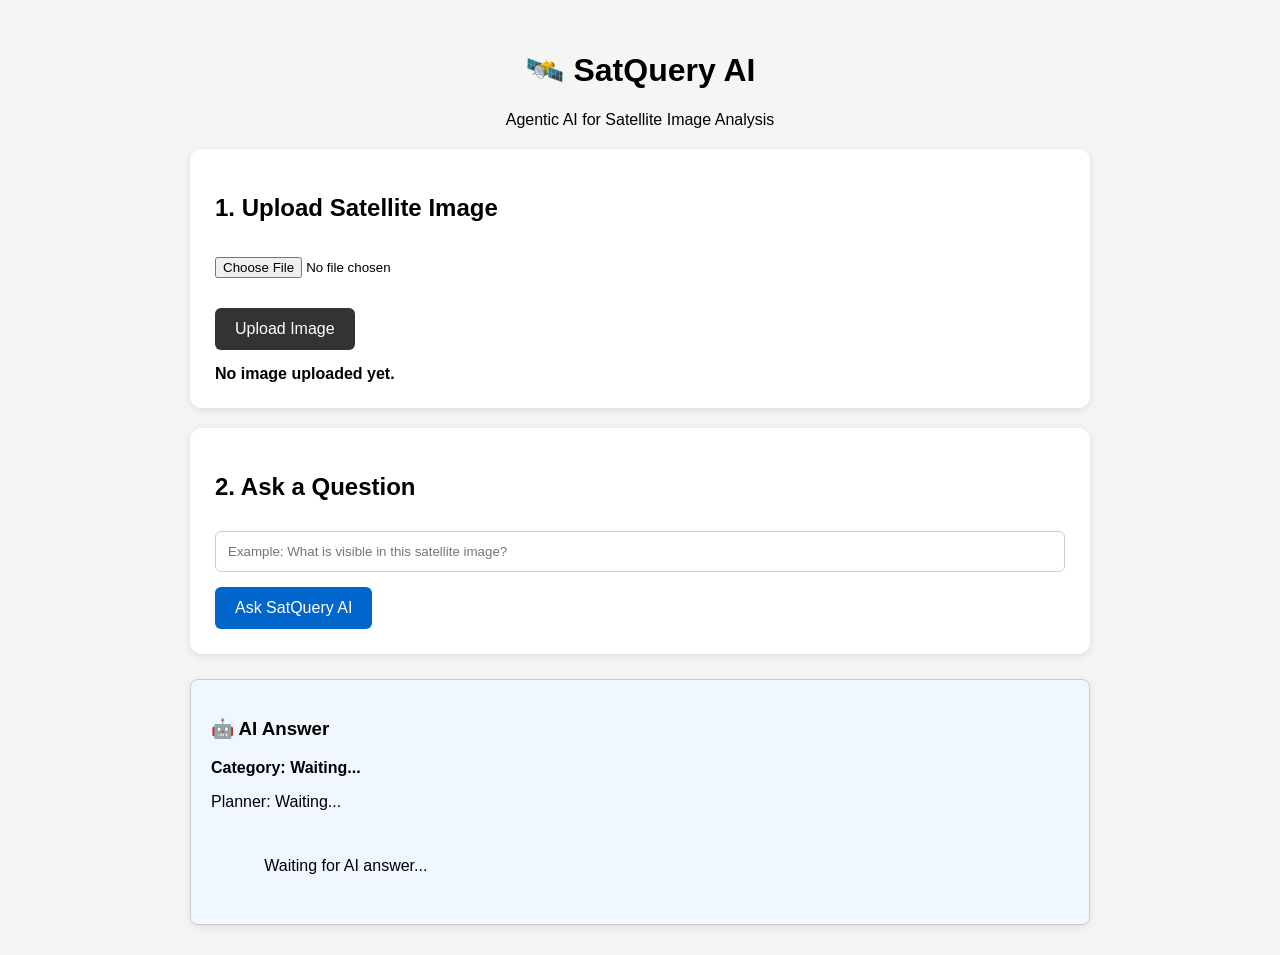
==== frontend/index.html @ d5f9e531 "Initial SatQuery AI project" ====
<!DOCTYPE html>
<html lang="en">

<head>
    <meta charset="UTF-8">

    <meta name="viewport" content="width=device-width, initial-scale=1.0">

    <title>SatQuery AI</title>

    <style>
        body {
            font-family: Arial, sans-serif;
            max-width: 900px;
            margin: 0 auto;
            padding: 30px;
            background: #f5f5f5;
        }

        h1 {
            text-align: center;
        }

        .container {
            background: white;
            padding: 25px;
            border-radius: 12px;
            box-shadow: 0 2px 10px rgba(0, 0, 0, 0.1);
            margin-top: 20px;
        }

        input[type="file"] {
            margin: 15px 0;
        }

        input[type="text"] {
            width: 100%;
            padding: 12px;
            margin-top: 10px;
            box-sizing: border-box;
            border: 1px solid #ccc;
            border-radius: 6px;
        }

        button {
            padding: 12px 20px;
            margin-top: 15px;
            border: none;
            border-radius: 6px;
            cursor: pointer;
            font-size: 16px;
        }

        #uploadButton {
            background: #333;
            color: white;
        }

        #askButton {
            background: #0066cc;
            color: white;
        }

        button:disabled {
            background: #999;
            cursor: not-allowed;
        }

        #preview {
            max-width: 100%;
            max-height: 400px;
            margin-top: 20px;
            border-radius: 8px;
            display: none;
        }

        #uploadStatus {
            margin-top: 15px;
            font-weight: bold;
        }

        #answerBox {
            margin-top: 25px;
            padding: 20px;
            background: #f0f7ff;
            border-radius: 8px;
            border: 1px solid #ccc;
        }

        #answer {
            margin-top: 15px;
            line-height: 1.6;
            white-space: pre-wrap;
        }

        #category {
            font-weight: bold;
        }

        .error {
            color: red;
        }

        .success {
            color: green;
        }
    </style>
</head>


<body>

    <h1>🛰️ SatQuery AI</h1>

    <p style="text-align:center;">
        Agentic AI for Satellite Image Analysis
    </p>


    <!-- ================================= -->
    <!-- UPLOAD SECTION -->
    <!-- ================================= -->

    <div class="container">

        <h2>1. Upload Satellite Image</h2>

        <input
            type="file"
            id="imageInput"
            accept="image/*"
        >

        <br>

        <button id="uploadButton">
            Upload Image
        </button>

        <div id="uploadStatus">
            No image uploaded yet.
        </div>

        <img
            id="preview"
            alt="Satellite Image Preview"
        >

    </div>


    <!-- ================================= -->
    <!-- QUESTION SECTION -->
    <!-- ================================= -->

    <div class="container">

        <h2>2. Ask a Question</h2>

        <input
            type="text"
            id="questionInput"
            placeholder="Example: What is visible in this satellite image?"
        >

        <button
            id="askButton"
            disabled
        >
            Ask SatQuery AI
        </button>

    </div>


    <!-- ================================= -->
    <!-- AI ANSWER SECTION -->
    <!-- ================================= -->

    <div
        class="container"
        id="answerBox"
    >

        <h3>🤖 AI Answer</h3>

        <p id="category">
            Category: Waiting...
        </p>

        <p id="plannerReason">
            Planner: Waiting...
        </p>

        <div id="answer">
            Waiting for AI answer...
        </div>

    </div>


    <!-- ================================= -->
    <!-- JAVASCRIPT -->
    <!-- ================================= -->

    <script>

        let uploadedFilename = null;


        // =================================
        // ELEMENTS
        // =================================

        const imageInput =
            document.getElementById("imageInput");

        const uploadButton =
            document.getElementById("uploadButton");

        const uploadStatus =
            document.getElementById("uploadStatus");

        const preview =
            document.getElementById("preview");

        const questionInput =
            document.getElementById("questionInput");

        const askButton =
            document.getElementById("askButton");

        const category =
            document.getElementById("category");

        const plannerReason =
            document.getElementById("plannerReason");

        const answer =
            document.getElementById("answer");


        // =================================
        // IMAGE PREVIEW
        // =================================

        imageInput.addEventListener(
            "change",
            function () {

                const file = imageInput.files[0];

                if (!file) {
                    return;
                }

                const imageURL =
                    URL.createObjectURL(file);

                preview.src = imageURL;

                preview.style.display = "block";

                uploadStatus.innerText =
                    "Image selected: " + file.name;

            }
        );


        // =================================
        // UPLOAD IMAGE
        // =================================

        uploadButton.addEventListener(
            "click",
            async function () {

                const file =
                    imageInput.files[0];

                if (!file) {

                    uploadStatus.innerText =
                        "❌ Please select an image first.";

                    uploadStatus.className =
                        "error";

                    return;
                }


                uploadButton.disabled = true;

                uploadStatus.innerText =
                    "Uploading image...";

                uploadStatus.className = "";


                try {

                    const formData =
                        new FormData();

                    formData.append(
                        "file",
                        file
                    );


                    const response =
                        await fetch(
                            "/upload",
                            {
                                method: "POST",
                                body: formData
                            }
                        );


                    const data =
                        await response.json();


                    console.log(
                        "UPLOAD RESPONSE:",
                        data
                    );


                    if (!response.ok) {

                        throw new Error(
                            data.detail ||
                            "Image upload failed"
                        );
                    }


                    // Get filename from backend

                    uploadedFilename =
                        data.filename;


                    if (!uploadedFilename) {

                        throw new Error(
                            "Backend did not return filename"
                        );
                    }


                    uploadStatus.innerText =
                        "✅ Image uploaded successfully!";


                    uploadStatus.className =
                        "success";


                    askButton.disabled =
                        false;


                }
                catch (error) {

                    console.error(
                        "UPLOAD ERROR:",
                        error
                    );


                    uploadStatus.innerText =
                        "❌ " + error.message;


                    uploadStatus.className =
                        "error";


                    askButton.disabled =
                        true;

                }
                finally {

                    uploadButton.disabled =
                        false;

                }

            }
        );


        // =================================
        // ASK QUESTION
        // =================================

        askButton.addEventListener(
            "click",
            async function () {

                if (!uploadedFilename) {

                    answer.innerText =
                        "❌ Please upload an image first.";

                    return;
                }


                const question =
                    questionInput.value.trim();


                if (!question) {

                    answer.innerText =
                        "❌ Please enter a question.";

                    return;
                }


                askButton.disabled =
                    true;


                category.innerText =
                    "Category: Processing...";


                plannerReason.innerText =
                    "Planner: Processing...";


                answer.innerText =
                    "🤖 AI is analyzing the image...";


                try {

                    const response =
                        await fetch(
                            "/vqa",
                            {
                                method: "POST",

                                headers: {
                                    "Content-Type":
                                        "application/json"
                                },

                                body: JSON.stringify({

                                    filename:
                                        uploadedFilename,

                                    question:
                                        question

                                })
                            }
                        );


                    const data =
                        await response.json();


                    console.log(
                        "VQA RESPONSE:",
                        data
                    );


                    if (!response.ok) {

                        throw new Error(
                            data.detail ||
                            "VQA request failed"
                        );
                    }


                    // =================================
                    // DISPLAY RESULT
                    // =================================

                    // =================================
// DISPLAY RESULT
// =================================

category.innerText =
    "Category: " +
    (data.category || "Unknown");

plannerReason.innerText =
    "Planner: " +
    (data.planner_reason || "No planner reason");


// =================================
// GET ANSWER FOR VQA / GEO / ANALYSIS
// =================================

let finalAnswer = "";


// VQA answer
if (data.answer) {

    finalAnswer = data.answer;

}


// GEO answer
else if (
    data.geo_information &&
    data.geo_information.answer
) {

    finalAnswer =
        data.geo_information.answer;

}


// GEO fallback
else if (
    data.geo_information
) {

    finalAnswer =
        JSON.stringify(
            data.geo_information,
            null,
            2
        );

}


// Nothing returned
else {

    finalAnswer =
        "No answer returned.";

}


    answer.innerText = finalAnswer;
           }
                catch (error) {

                    console.error(
                        "VQA ERROR:",
                        error
                    );

                    answer.innerText =
                        "❌ " + error.message;

                }
                finally {

                    askButton.disabled = false;

                }

            }
        );
    </script>

</body>

</html>
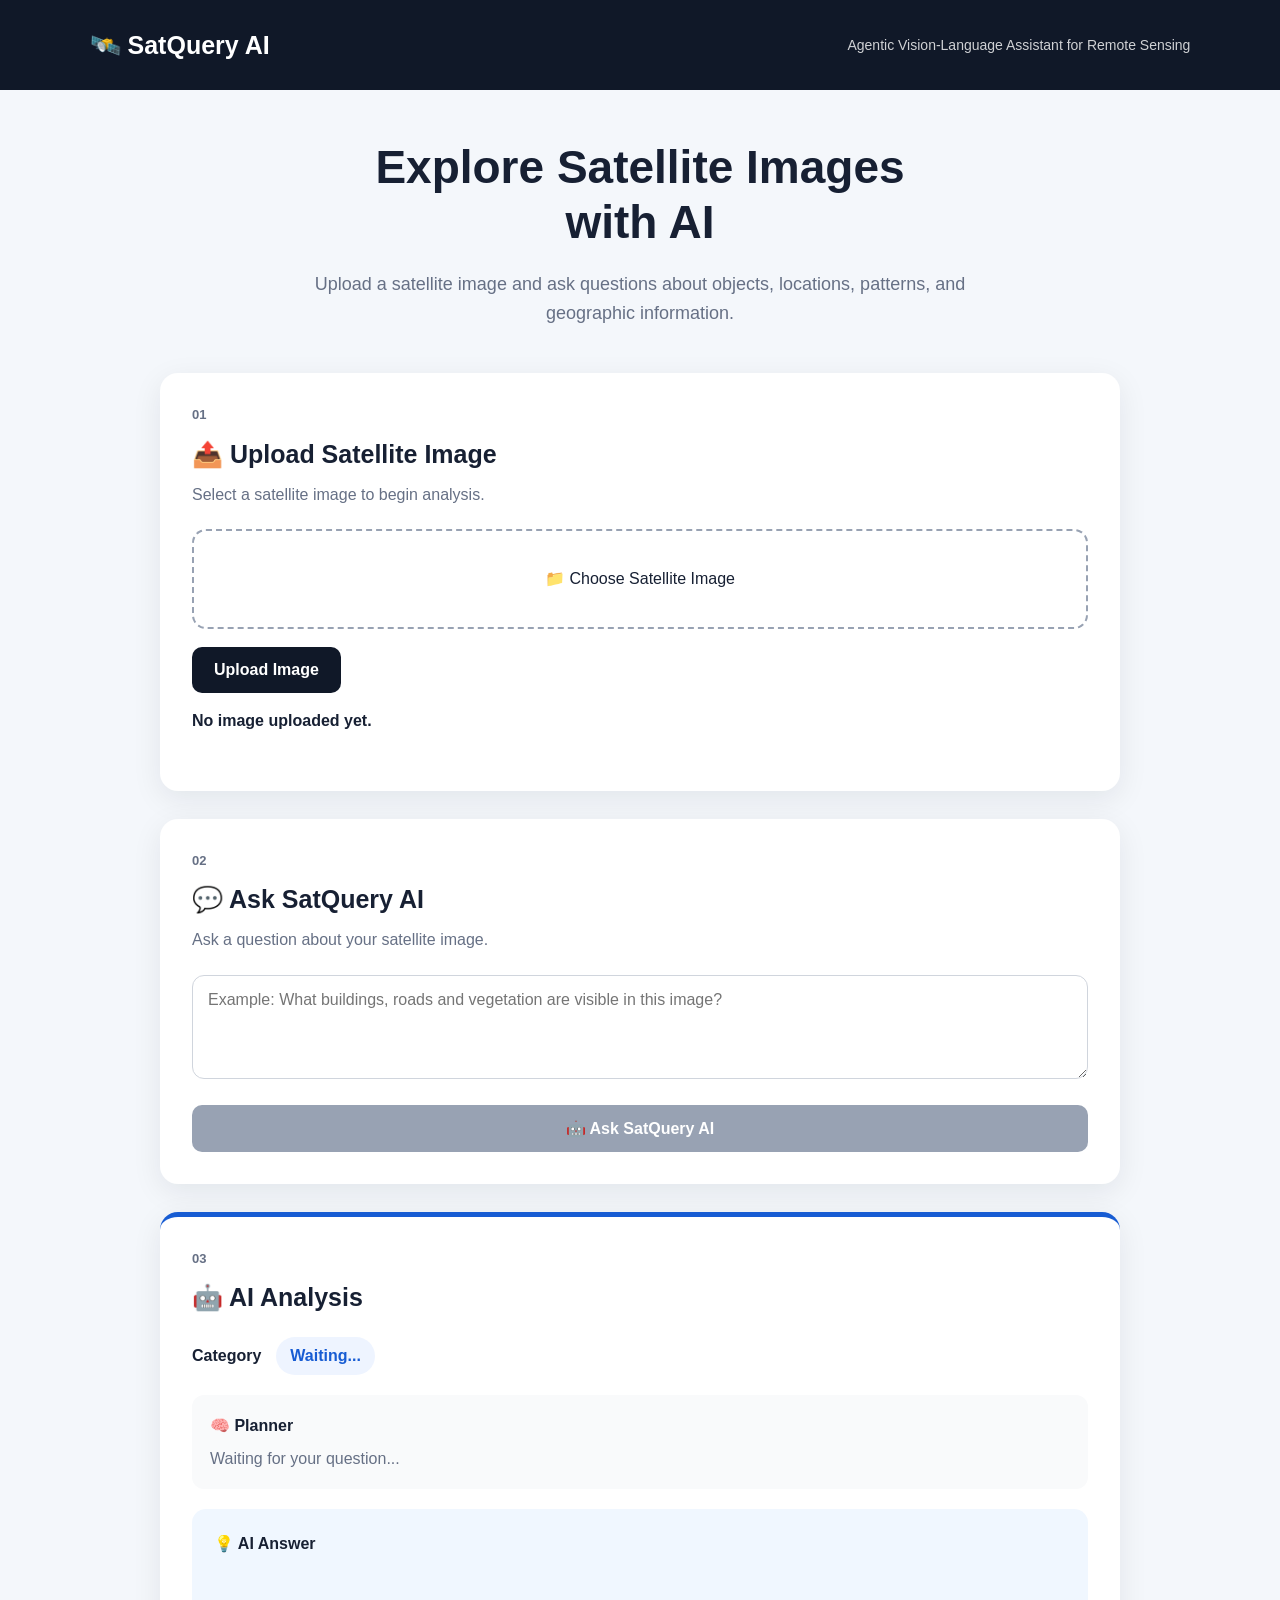
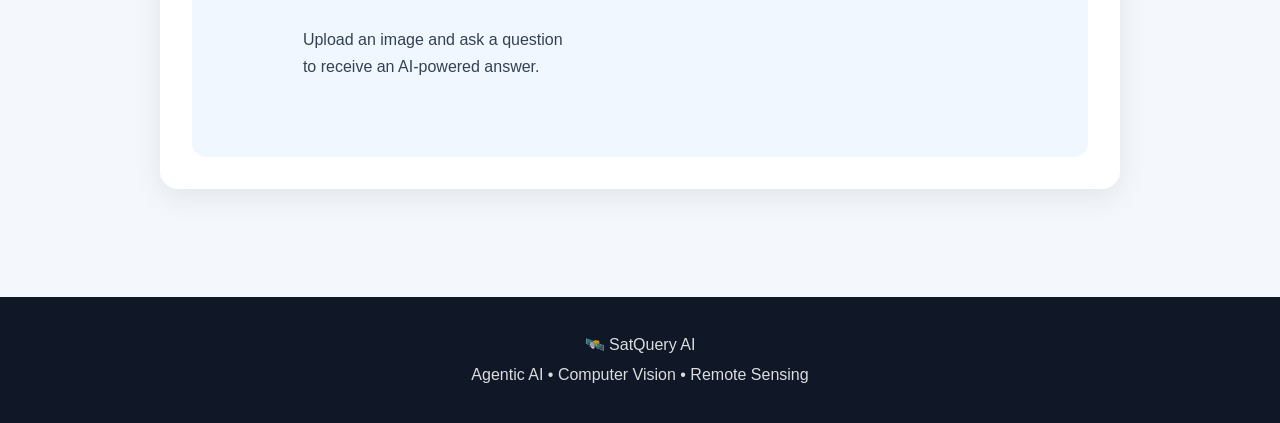
==== commit 64ba3684: "Upgrade SatQuery AI frontend" ====
--- a/frontend/index.html
+++ b/frontend/index.html
@@ -3,581 +3,228 @@
 
 <head>
     <meta charset="UTF-8">
-
     <meta name="viewport" content="width=device-width, initial-scale=1.0">
 
-    <title>SatQuery AI</title>
-
-    <style>
-        body {
-            font-family: Arial, sans-serif;
-            max-width: 900px;
-            margin: 0 auto;
-            padding: 30px;
-            background: #f5f5f5;
-        }
-
-        h1 {
-            text-align: center;
-        }
-
-        .container {
-            background: white;
-            padding: 25px;
-            border-radius: 12px;
-            box-shadow: 0 2px 10px rgba(0, 0, 0, 0.1);
-            margin-top: 20px;
-        }
-
-        input[type="file"] {
-            margin: 15px 0;
-        }
-
-        input[type="text"] {
-            width: 100%;
-            padding: 12px;
-            margin-top: 10px;
-            box-sizing: border-box;
-            border: 1px solid #ccc;
-            border-radius: 6px;
-        }
-
-        button {
-            padding: 12px 20px;
-            margin-top: 15px;
-            border: none;
-            border-radius: 6px;
-            cursor: pointer;
-            font-size: 16px;
-        }
-
-        #uploadButton {
-            background: #333;
-            color: white;
-        }
-
-        #askButton {
-            background: #0066cc;
-            color: white;
-        }
-
-        button:disabled {
-            background: #999;
-            cursor: not-allowed;
-        }
-
-        #preview {
-            max-width: 100%;
-            max-height: 400px;
-            margin-top: 20px;
-            border-radius: 8px;
-            display: none;
-        }
-
-        #uploadStatus {
-            margin-top: 15px;
-            font-weight: bold;
-        }
-
-        #answerBox {
-            margin-top: 25px;
-            padding: 20px;
-            background: #f0f7ff;
-            border-radius: 8px;
-            border: 1px solid #ccc;
-        }
-
-        #answer {
-            margin-top: 15px;
-            line-height: 1.6;
-            white-space: pre-wrap;
-        }
-
-        #category {
-            font-weight: bold;
-        }
-
-        .error {
-            color: red;
-        }
-
-        .success {
-            color: green;
-        }
-    </style>
+    <title>SatQuery AI — Satellite Intelligence</title>
+
+    <link rel="stylesheet" href="style.css">
 </head>
 
-
 <body>
 
-    <h1>🛰️ SatQuery AI</h1>
-
-    <p style="text-align:center;">
-        Agentic AI for Satellite Image Analysis
-    </p>
-
-
-    <!-- ================================= -->
-    <!-- UPLOAD SECTION -->
-    <!-- ================================= -->
-
-    <div class="container">
-
-        <h2>1. Upload Satellite Image</h2>
-
-        <input
-            type="file"
-            id="imageInput"
-            accept="image/*"
+    <!-- HEADER -->
+    <header class="header">
+
+        <div class="logo">
+            🛰️ SatQuery AI
+        </div>
+
+        <div class="tagline">
+            Agentic Vision-Language Assistant for Remote Sensing
+        </div>
+
+    </header>
+
+
+    <!-- MAIN -->
+    <main class="main-container">
+
+        <!-- HERO -->
+        <section class="hero">
+
+            <h1>
+                Explore Satellite Images
+                <span>with AI</span>
+            </h1>
+
+            <p>
+                Upload a satellite image and ask questions about
+                objects, locations, patterns, and geographic information.
+            </p>
+
+        </section>
+
+
+        <!-- UPLOAD CARD -->
+        <section class="card">
+
+            <div class="section-number">
+                01
+            </div>
+
+            <h2>
+                📤 Upload Satellite Image
+            </h2>
+
+            <p class="description">
+                Select a satellite image to begin analysis.
+            </p>
+
+            <div class="upload-area">
+
+                <input
+                    type="file"
+                    id="imageInput"
+                    accept="image/*"
+                >
+
+                <label for="imageInput" class="file-label">
+                    📁 Choose Satellite Image
+                </label>
+
+            </div>
+
+            <button
+                id="uploadButton"
+                class="primary-button"
+            >
+                Upload Image
+            </button>
+
+            <p
+                id="uploadStatus"
+                class="status"
+            >
+                No image uploaded yet.
+            </p>
+
+
+            <!-- IMAGE PREVIEW -->
+
+            <div class="preview-container">
+
+                <img
+                    id="preview"
+                    alt="Satellite Image Preview"
+                >
+
+            </div>
+
+        </section>
+
+
+        <!-- QUESTION CARD -->
+        <section class="card">
+
+            <div class="section-number">
+                02
+            </div>
+
+            <h2>
+                💬 Ask SatQuery AI
+            </h2>
+
+            <p class="description">
+                Ask a question about your satellite image.
+            </p>
+
+
+            <textarea
+                id="questionInput"
+                placeholder="Example: What buildings, roads and vegetation are visible in this image?"
+                rows="4"
+            ></textarea>
+
+
+            <button
+                id="askButton"
+                class="ask-button"
+                disabled
+            >
+                🤖 Ask SatQuery AI
+            </button>
+
+        </section>
+
+
+        <!-- RESULT CARD -->
+        <section
+            class="card answer-card"
+            id="answerBox"
         >
 
-        <br>
-
-        <button id="uploadButton">
-            Upload Image
-        </button>
-
-        <div id="uploadStatus">
-            No image uploaded yet.
-        </div>
-
-        <img
-            id="preview"
-            alt="Satellite Image Preview"
-        >
-
-    </div>
-
-
-    <!-- ================================= -->
-    <!-- QUESTION SECTION -->
-    <!-- ================================= -->
-
-    <div class="container">
-
-        <h2>2. Ask a Question</h2>
-
-        <input
-            type="text"
-            id="questionInput"
-            placeholder="Example: What is visible in this satellite image?"
-        >
-
-        <button
-            id="askButton"
-            disabled
-        >
-            Ask SatQuery AI
-        </button>
-
-    </div>
-
-
-    <!-- ================================= -->
-    <!-- AI ANSWER SECTION -->
-    <!-- ================================= -->
-
-    <div
-        class="container"
-        id="answerBox"
-    >
-
-        <h3>🤖 AI Answer</h3>
-
-        <p id="category">
-            Category: Waiting...
+            <div class="section-number">
+                03
+            </div>
+
+            <h2>
+                🤖 AI Analysis
+            </h2>
+
+
+            <!-- CATEGORY -->
+
+            <div class="result-row">
+
+                <strong>
+                    Category
+                </strong>
+
+                <span
+                    id="category"
+                    class="badge"
+                >
+                    Waiting...
+                </span>
+
+            </div>
+
+
+            <!-- PLANNER -->
+
+            <div class="planner">
+
+                <strong>
+                    🧠 Planner
+                </strong>
+
+                <p id="plannerReason">
+                    Waiting for your question...
+                </p>
+
+            </div>
+
+
+            <!-- ANSWER -->
+
+            <div class="answer-area">
+
+                <strong>
+                    💡 AI Answer
+                </strong>
+
+                <div id="answer">
+
+                    Upload an image and ask a question
+                    to receive an AI-powered answer.
+
+                </div>
+
+            </div>
+
+        </section>
+
+    </main>
+
+
+    <!-- FOOTER -->
+
+    <footer>
+
+        <p>
+            🛰️ SatQuery AI
         </p>
 
-        <p id="plannerReason">
-            Planner: Waiting...
+        <p>
+            Agentic AI • Computer Vision • Remote Sensing
         </p>
 
-        <div id="answer">
-            Waiting for AI answer...
-        </div>
-
-    </div>
-
-
-    <!-- ================================= -->
+    </footer>
+
+
     <!-- JAVASCRIPT -->
-    <!-- ================================= -->
-
-    <script>
-
-        let uploadedFilename = null;
-
-
-        // =================================
-        // ELEMENTS
-        // =================================
-
-        const imageInput =
-            document.getElementById("imageInput");
-
-        const uploadButton =
-            document.getElementById("uploadButton");
-
-        const uploadStatus =
-            document.getElementById("uploadStatus");
-
-        const preview =
-            document.getElementById("preview");
-
-        const questionInput =
-            document.getElementById("questionInput");
-
-        const askButton =
-            document.getElementById("askButton");
-
-        const category =
-            document.getElementById("category");
-
-        const plannerReason =
-            document.getElementById("plannerReason");
-
-        const answer =
-            document.getElementById("answer");
-
-
-        // =================================
-        // IMAGE PREVIEW
-        // =================================
-
-        imageInput.addEventListener(
-            "change",
-            function () {
-
-                const file = imageInput.files[0];
-
-                if (!file) {
-                    return;
-                }
-
-                const imageURL =
-                    URL.createObjectURL(file);
-
-                preview.src = imageURL;
-
-                preview.style.display = "block";
-
-                uploadStatus.innerText =
-                    "Image selected: " + file.name;
-
-            }
-        );
-
-
-        // =================================
-        // UPLOAD IMAGE
-        // =================================
-
-        uploadButton.addEventListener(
-            "click",
-            async function () {
-
-                const file =
-                    imageInput.files[0];
-
-                if (!file) {
-
-                    uploadStatus.innerText =
-                        "❌ Please select an image first.";
-
-                    uploadStatus.className =
-                        "error";
-
-                    return;
-                }
-
-
-                uploadButton.disabled = true;
-
-                uploadStatus.innerText =
-                    "Uploading image...";
-
-                uploadStatus.className = "";
-
-
-                try {
-
-                    const formData =
-                        new FormData();
-
-                    formData.append(
-                        "file",
-                        file
-                    );
-
-
-                    const response =
-                        await fetch(
-                            "/upload",
-                            {
-                                method: "POST",
-                                body: formData
-                            }
-                        );
-
-
-                    const data =
-                        await response.json();
-
-
-                    console.log(
-                        "UPLOAD RESPONSE:",
-                        data
-                    );
-
-
-                    if (!response.ok) {
-
-                        throw new Error(
-                            data.detail ||
-                            "Image upload failed"
-                        );
-                    }
-
-
-                    // Get filename from backend
-
-                    uploadedFilename =
-                        data.filename;
-
-
-                    if (!uploadedFilename) {
-
-                        throw new Error(
-                            "Backend did not return filename"
-                        );
-                    }
-
-
-                    uploadStatus.innerText =
-                        "✅ Image uploaded successfully!";
-
-
-                    uploadStatus.className =
-                        "success";
-
-
-                    askButton.disabled =
-                        false;
-
-
-                }
-                catch (error) {
-
-                    console.error(
-                        "UPLOAD ERROR:",
-                        error
-                    );
-
-
-                    uploadStatus.innerText =
-                        "❌ " + error.message;
-
-
-                    uploadStatus.className =
-                        "error";
-
-
-                    askButton.disabled =
-                        true;
-
-                }
-                finally {
-
-                    uploadButton.disabled =
-                        false;
-
-                }
-
-            }
-        );
-
-
-        // =================================
-        // ASK QUESTION
-        // =================================
-
-        askButton.addEventListener(
-            "click",
-            async function () {
-
-                if (!uploadedFilename) {
-
-                    answer.innerText =
-                        "❌ Please upload an image first.";
-
-                    return;
-                }
-
-
-                const question =
-                    questionInput.value.trim();
-
-
-                if (!question) {
-
-                    answer.innerText =
-                        "❌ Please enter a question.";
-
-                    return;
-                }
-
-
-                askButton.disabled =
-                    true;
-
-
-                category.innerText =
-                    "Category: Processing...";
-
-
-                plannerReason.innerText =
-                    "Planner: Processing...";
-
-
-                answer.innerText =
-                    "🤖 AI is analyzing the image...";
-
-
-                try {
-
-                    const response =
-                        await fetch(
-                            "/vqa",
-                            {
-                                method: "POST",
-
-                                headers: {
-                                    "Content-Type":
-                                        "application/json"
-                                },
-
-                                body: JSON.stringify({
-
-                                    filename:
-                                        uploadedFilename,
-
-                                    question:
-                                        question
-
-                                })
-                            }
-                        );
-
-
-                    const data =
-                        await response.json();
-
-
-                    console.log(
-                        "VQA RESPONSE:",
-                        data
-                    );
-
-
-                    if (!response.ok) {
-
-                        throw new Error(
-                            data.detail ||
-                            "VQA request failed"
-                        );
-                    }
-
-
-                    // =================================
-                    // DISPLAY RESULT
-                    // =================================
-
-                    // =================================
-// DISPLAY RESULT
-// =================================
-
-category.innerText =
-    "Category: " +
-    (data.category || "Unknown");
-
-plannerReason.innerText =
-    "Planner: " +
-    (data.planner_reason || "No planner reason");
-
-
-// =================================
-// GET ANSWER FOR VQA / GEO / ANALYSIS
-// =================================
-
-let finalAnswer = "";
-
-
-// VQA answer
-if (data.answer) {
-
-    finalAnswer = data.answer;
-
-}
-
-
-// GEO answer
-else if (
-    data.geo_information &&
-    data.geo_information.answer
-) {
-
-    finalAnswer =
-        data.geo_information.answer;
-
-}
-
-
-// GEO fallback
-else if (
-    data.geo_information
-) {
-
-    finalAnswer =
-        JSON.stringify(
-            data.geo_information,
-            null,
-            2
-        );
-
-}
-
-
-// Nothing returned
-else {
-
-    finalAnswer =
-        "No answer returned.";
-
-}
-
-
-    answer.innerText = finalAnswer;
-           }
-                catch (error) {
-
-                    console.error(
-                        "VQA ERROR:",
-                        error
-                    );
-
-                    answer.innerText =
-                        "❌ " + error.message;
-
-                }
-                finally {
-
-                    askButton.disabled = false;
-
-                }
-
-            }
-        );
-    </script>
+
+    <script src="script.js"></script>
 
 </body>
 
--- a/frontend/style.css
+++ b/frontend/style.css
@@ -0,0 +1,377 @@
+* {
+    box-sizing: border-box;
+    margin: 0;
+    padding: 0;
+}
+
+
+body {
+    font-family: Arial, Helvetica, sans-serif;
+    background: #f4f7fb;
+    color: #172033;
+    line-height: 1.6;
+}
+
+
+/* =========================
+   HEADER
+========================= */
+
+.header {
+    background: #101828;
+    color: white;
+    padding: 25px 7%;
+    display: flex;
+    justify-content: space-between;
+    align-items: center;
+    gap: 20px;
+}
+
+
+.logo {
+    font-size: 25px;
+    font-weight: bold;
+}
+
+
+.tagline {
+    font-size: 14px;
+    opacity: 0.8;
+}
+
+
+/* =========================
+   MAIN
+========================= */
+
+.main-container {
+    max-width: 1000px;
+    margin: auto;
+    padding: 50px 20px;
+}
+
+
+/* =========================
+   HERO
+========================= */
+
+.hero {
+    text-align: center;
+    margin-bottom: 45px;
+}
+
+
+.hero h1 {
+    font-size: 46px;
+    line-height: 1.2;
+    margin-bottom: 20px;
+}
+
+
+.hero h1 span {
+    display: block;
+}
+
+
+.hero p {
+    max-width: 700px;
+    margin: auto;
+    color: #667085;
+    font-size: 18px;
+}
+
+
+/* =========================
+   CARD
+========================= */
+
+.card {
+    background: white;
+    border-radius: 18px;
+    padding: 32px;
+    margin-bottom: 28px;
+
+    box-shadow:
+        0 8px 30px rgba(16, 24, 40, 0.08);
+}
+
+
+.section-number {
+    font-size: 13px;
+    font-weight: bold;
+    color: #667085;
+    margin-bottom: 8px;
+}
+
+
+.card h2 {
+    font-size: 25px;
+    margin-bottom: 8px;
+}
+
+
+.description {
+    color: #667085;
+    margin-bottom: 22px;
+}
+
+
+/* =========================
+   FILE INPUT
+========================= */
+
+input[type="file"] {
+    display: none;
+}
+
+
+.file-label {
+    display: block;
+    border: 2px dashed #98a2b3;
+    border-radius: 14px;
+    padding: 35px;
+    text-align: center;
+    cursor: pointer;
+    transition: 0.2s;
+}
+
+
+.file-label:hover {
+    border-color: #344054;
+    background: #f9fafb;
+}
+
+
+/* =========================
+   BUTTONS
+========================= */
+
+button {
+    border: none;
+    border-radius: 10px;
+    padding: 14px 22px;
+    font-size: 16px;
+    font-weight: bold;
+    cursor: pointer;
+    margin-top: 18px;
+    transition: 0.2s;
+}
+
+
+.primary-button {
+    background: #101828;
+    color: white;
+}
+
+
+.ask-button {
+    background: #175cd3;
+    color: white;
+    width: 100%;
+}
+
+
+button:hover {
+    transform: translateY(-1px);
+    opacity: 0.92;
+}
+
+
+button:disabled {
+    background: #98a2b3;
+    cursor: not-allowed;
+    transform: none;
+}
+
+
+/* =========================
+   STATUS
+========================= */
+
+.status {
+    margin-top: 15px;
+    font-weight: bold;
+}
+
+
+.success {
+    color: #067647;
+}
+
+
+.error {
+    color: #b42318;
+}
+
+
+/* =========================
+   IMAGE PREVIEW
+========================= */
+
+.preview-container {
+    margin-top: 25px;
+    text-align: center;
+}
+
+
+#preview {
+    display: none;
+    max-width: 100%;
+    max-height: 500px;
+    border-radius: 14px;
+    box-shadow: 0 5px 20px rgba(0, 0, 0, 0.12);
+}
+
+
+/* =========================
+   QUESTION
+========================= */
+
+textarea {
+    width: 100%;
+    resize: vertical;
+
+    border: 1px solid #d0d5dd;
+    border-radius: 12px;
+
+    padding: 15px;
+
+    font-family: inherit;
+    font-size: 16px;
+
+    outline: none;
+}
+
+
+textarea:focus {
+    border-color: #175cd3;
+    box-shadow: 0 0 0 3px rgba(23, 92, 211, 0.1);
+}
+
+
+/* =========================
+   RESULTS
+========================= */
+
+.answer-card {
+    border-top: 5px solid #175cd3;
+}
+
+
+.result-row {
+    display: flex;
+    align-items: center;
+    gap: 15px;
+
+    margin-top: 20px;
+    margin-bottom: 20px;
+}
+
+
+.badge {
+    background: #eef4ff;
+    color: #175cd3;
+
+    padding: 6px 14px;
+
+    border-radius: 20px;
+
+    font-weight: bold;
+}
+
+
+/* =========================
+   PLANNER
+========================= */
+
+.planner {
+    background: #f9fafb;
+
+    border-radius: 12px;
+
+    padding: 18px;
+
+    margin-bottom: 20px;
+}
+
+
+.planner p {
+    margin-top: 7px;
+    color: #667085;
+}
+
+
+/* =========================
+   ANSWER
+========================= */
+
+.answer-area {
+    background: #f0f7ff;
+
+    border-radius: 14px;
+
+    padding: 22px;
+}
+
+
+#answer {
+    margin-top: 15px;
+
+    white-space: pre-wrap;
+
+    line-height: 1.7;
+
+    color: #344054;
+}
+
+
+/* =========================
+   FOOTER
+========================= */
+
+footer {
+    text-align: center;
+
+    background: #101828;
+
+    color: white;
+
+    padding: 30px;
+
+    margin-top: 30px;
+}
+
+
+footer p {
+    margin: 5px;
+    opacity: 0.85;
+}
+
+
+/* =========================
+   MOBILE
+========================= */
+
+@media (max-width: 700px) {
+
+    .header {
+        flex-direction: column;
+        text-align: center;
+    }
+
+
+    .hero h1 {
+        font-size: 34px;
+    }
+
+
+    .card {
+        padding: 22px;
+    }
+
+
+    .main-container {
+        padding: 30px 15px;
+    }
+
+}
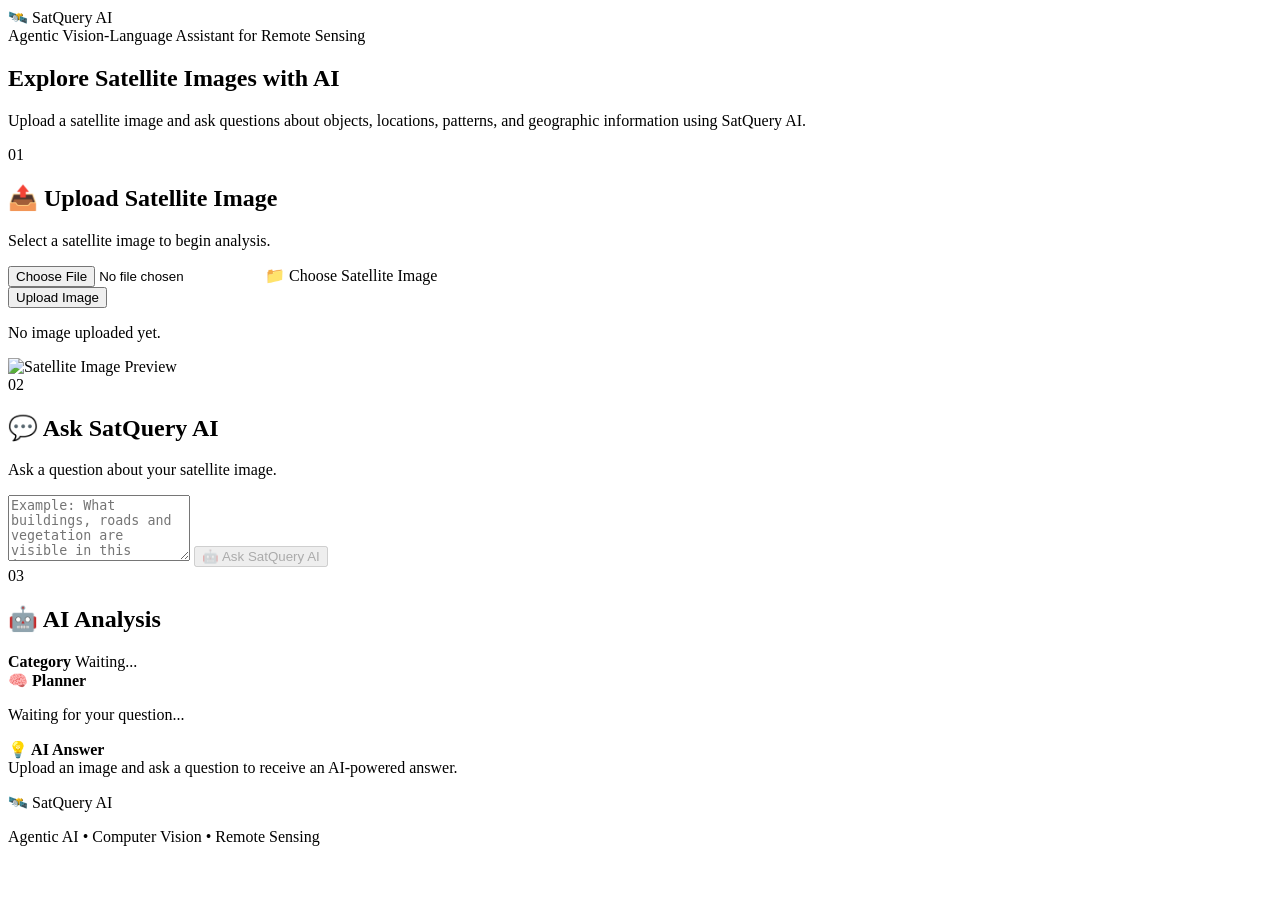
==== commit e187c801: "Update SatQuery AI website" ====
--- a/frontend/index.html
+++ b/frontend/index.html
@@ -2,17 +2,33 @@
 <html lang="en">
 
 <head>
+
     <meta charset="UTF-8">
-    <meta name="viewport" content="width=device-width, initial-scale=1.0">
+
+    <meta
+        name="viewport"
+        content="width=device-width, initial-scale=1.0"
+    >
 
     <title>SatQuery AI — Satellite Intelligence</title>
 
-    <link rel="stylesheet" href="style.css">
+    <!-- IMPORTANT:
+         FastAPI serves CSS from /static -->
+    <link
+        rel="stylesheet"
+        href="/static/style.css"
+    >
+
 </head>
 
+
 <body>
 
-    <!-- HEADER -->
+
+    <!-- =====================================================
+         HEADER
+    ====================================================== -->
+
     <header class="header">
 
         <div class="logo">
@@ -26,10 +42,18 @@
     </header>
 
 
-    <!-- MAIN -->
+
+    <!-- =====================================================
+         MAIN CONTENT
+    ====================================================== -->
+
     <main class="main-container">
 
-        <!-- HERO -->
+
+        <!-- =================================================
+             HERO SECTION
+        ================================================== -->
+
         <section class="hero">
 
             <h1>
@@ -39,13 +63,18 @@
 
             <p>
                 Upload a satellite image and ask questions about
-                objects, locations, patterns, and geographic information.
-            </p>
-
-        </section>
-
-
-        <!-- UPLOAD CARD -->
+                objects, locations, patterns, and geographic
+                information using SatQuery AI.
+            </p>
+
+        </section>
+
+
+
+        <!-- =================================================
+             STEP 01 — UPLOAD IMAGE
+        ================================================== -->
+
         <section class="card">
 
             <div class="section-number">
@@ -59,6 +88,9 @@
             <p class="description">
                 Select a satellite image to begin analysis.
             </p>
+
+
+            <!-- FILE INPUT -->
 
             <div class="upload-area">
 
@@ -68,19 +100,29 @@
                     accept="image/*"
                 >
 
-                <label for="imageInput" class="file-label">
+                <label
+                    for="imageInput"
+                    class="file-label"
+                >
                     📁 Choose Satellite Image
                 </label>
 
             </div>
 
+
+            <!-- UPLOAD BUTTON -->
+
             <button
+                type="button"
                 id="uploadButton"
                 class="primary-button"
             >
                 Upload Image
             </button>
 
+
+            <!-- UPLOAD STATUS -->
+
             <p
                 id="uploadStatus"
                 class="status"
@@ -103,7 +145,11 @@
         </section>
 
 
-        <!-- QUESTION CARD -->
+
+        <!-- =================================================
+             STEP 02 — ASK QUESTION
+        ================================================== -->
+
         <section class="card">
 
             <div class="section-number">
@@ -118,6 +164,8 @@
                 Ask a question about your satellite image.
             </p>
 
+
+            <!-- QUESTION -->
 
             <textarea
                 id="questionInput"
@@ -126,7 +174,10 @@
             ></textarea>
 
 
+            <!-- ASK BUTTON -->
+
             <button
+                type="button"
                 id="askButton"
                 class="ask-button"
                 disabled
@@ -137,7 +188,11 @@
         </section>
 
 
-        <!-- RESULT CARD -->
+
+        <!-- =================================================
+             STEP 03 — AI RESULT
+        ================================================== -->
+
         <section
             class="card answer-card"
             id="answerBox"
@@ -185,7 +240,7 @@
             </div>
 
 
-            <!-- ANSWER -->
+            <!-- AI ANSWER -->
 
             <div class="answer-area">
 
@@ -204,10 +259,14 @@
 
         </section>
 
+
     </main>
 
 
-    <!-- FOOTER -->
+
+    <!-- =====================================================
+         FOOTER
+    ====================================================== -->
 
     <footer>
 
@@ -222,9 +281,16 @@
     </footer>
 
 
-    <!-- JAVASCRIPT -->
-
-    <script src="script.js"></script>
+
+    <!-- =====================================================
+         JAVASCRIPT
+         
+         IMPORTANT:
+         FastAPI serves script.js from /static
+    ====================================================== -->
+
+    <script src="/static/script.js"></script>
+
 
 </body>
 
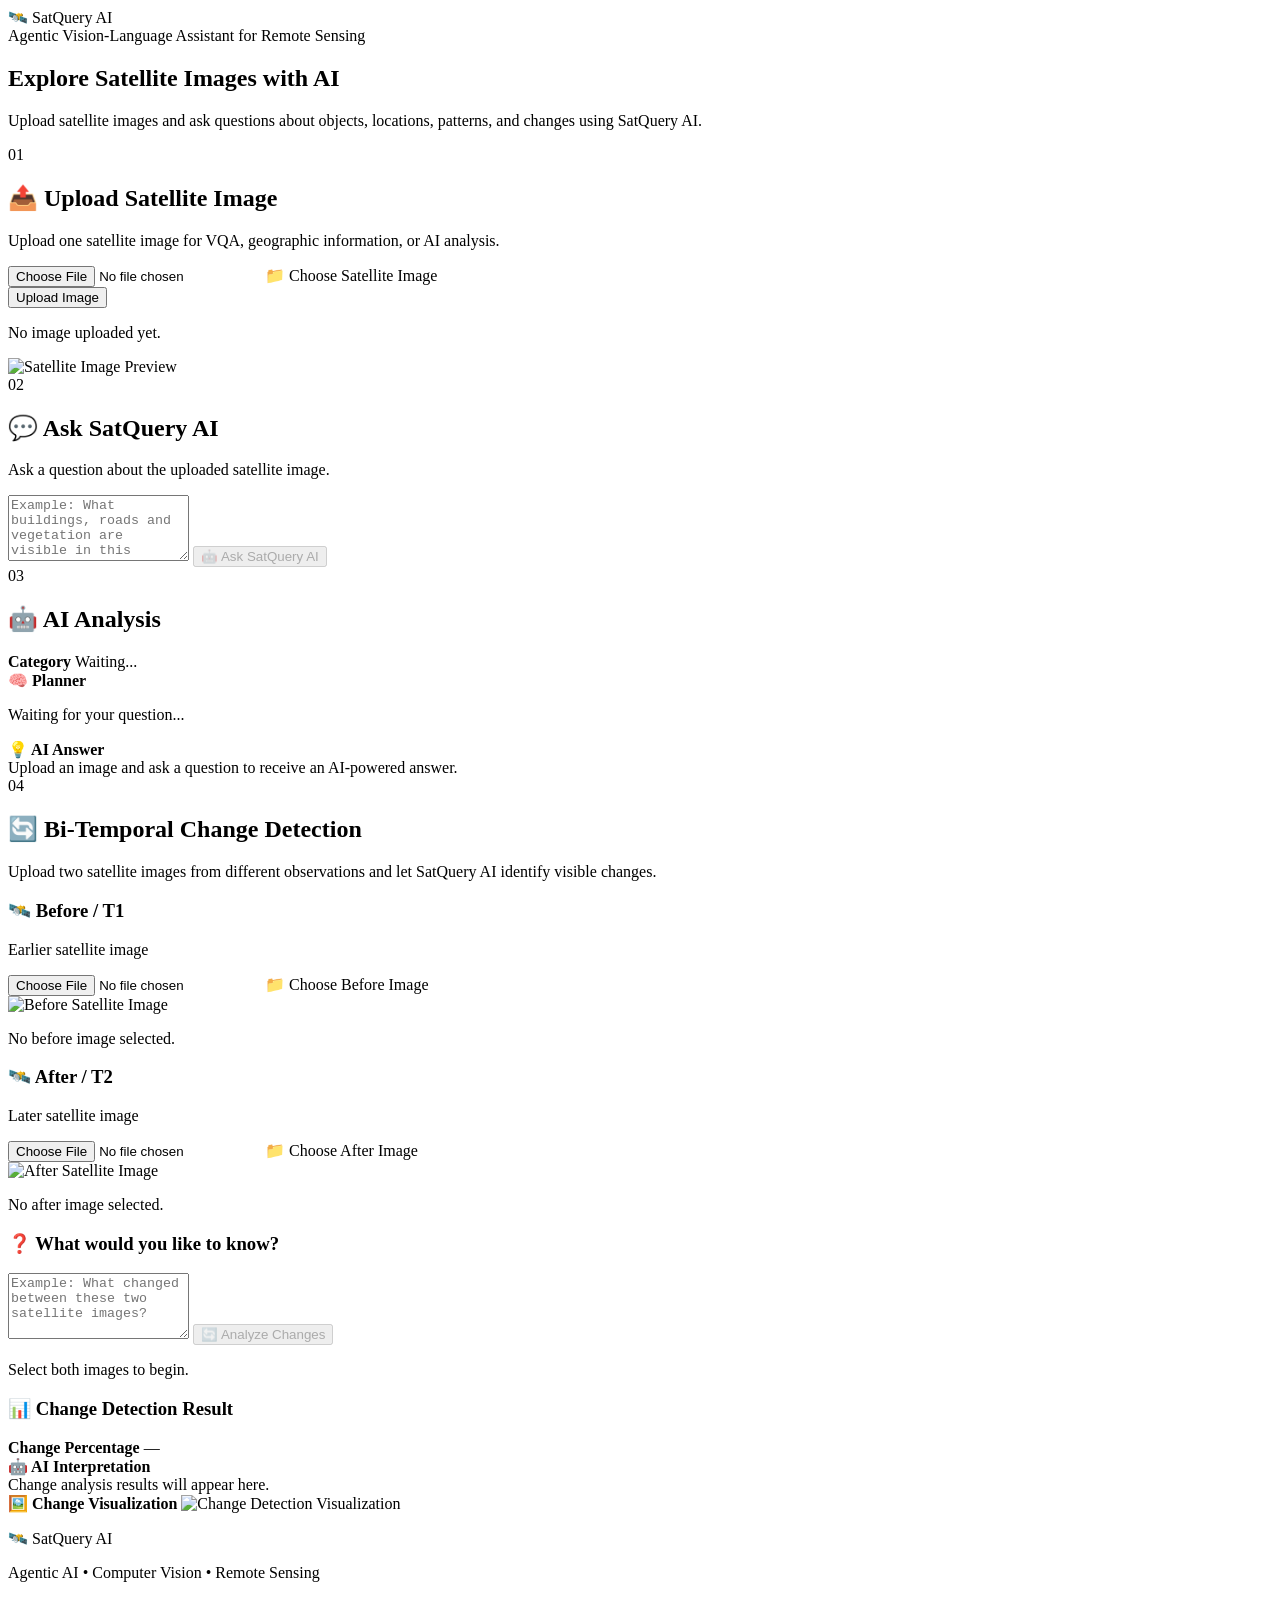
==== commit db7fa062: "Add change detection and improve AI agents" ====
--- a/frontend/index.html
+++ b/frontend/index.html
@@ -2,32 +2,18 @@
 <html lang="en">
 
 <head>
-
     <meta charset="UTF-8">
 
-    <meta
-        name="viewport"
-        content="width=device-width, initial-scale=1.0"
-    >
+    <meta name="viewport" content="width=device-width, initial-scale=1.0">
 
     <title>SatQuery AI — Satellite Intelligence</title>
 
-    <!-- IMPORTANT:
-         FastAPI serves CSS from /static -->
-    <link
-        rel="stylesheet"
-        href="/static/style.css"
-    >
-
+    <link rel="stylesheet" href="/static/style.css">
 </head>
 
-
 <body>
 
-
-    <!-- =====================================================
-         HEADER
-    ====================================================== -->
+    <!-- HEADER -->
 
     <header class="header">
 
@@ -42,17 +28,12 @@
     </header>
 
 
-
-    <!-- =====================================================
-         MAIN CONTENT
-    ====================================================== -->
+    <!-- MAIN -->
 
     <main class="main-container">
 
 
-        <!-- =================================================
-             HERO SECTION
-        ================================================== -->
+        <!-- HERO -->
 
         <section class="hero">
 
@@ -62,17 +43,16 @@
             </h1>
 
             <p>
-                Upload a satellite image and ask questions about
-                objects, locations, patterns, and geographic
-                information using SatQuery AI.
+                Upload satellite images and ask questions about
+                objects, locations, patterns, and changes using
+                SatQuery AI.
             </p>
 
         </section>
 
 
-
         <!-- =================================================
-             STEP 01 — UPLOAD IMAGE
+             SINGLE IMAGE ANALYSIS
         ================================================== -->
 
         <section class="card">
@@ -86,11 +66,10 @@
             </h2>
 
             <p class="description">
-                Select a satellite image to begin analysis.
-            </p>
-
-
-            <!-- FILE INPUT -->
+                Upload one satellite image for VQA, geographic
+                information, or AI analysis.
+            </p>
+
 
             <div class="upload-area">
 
@@ -110,8 +89,6 @@
             </div>
 
 
-            <!-- UPLOAD BUTTON -->
-
             <button
                 type="button"
                 id="uploadButton"
@@ -121,8 +98,6 @@
             </button>
 
 
-            <!-- UPLOAD STATUS -->
-
             <p
                 id="uploadStatus"
                 class="status"
@@ -130,8 +105,6 @@
                 No image uploaded yet.
             </p>
 
-
-            <!-- IMAGE PREVIEW -->
 
             <div class="preview-container">
 
@@ -145,10 +118,7 @@
         </section>
 
 
-
-        <!-- =================================================
-             STEP 02 — ASK QUESTION
-        ================================================== -->
+        <!-- ASK QUESTION -->
 
         <section class="card">
 
@@ -161,11 +131,9 @@
             </h2>
 
             <p class="description">
-                Ask a question about your satellite image.
-            </p>
-
-
-            <!-- QUESTION -->
+                Ask a question about the uploaded satellite image.
+            </p>
+
 
             <textarea
                 id="questionInput"
@@ -174,8 +142,6 @@
             ></textarea>
 
 
-            <!-- ASK BUTTON -->
-
             <button
                 type="button"
                 id="askButton"
@@ -188,10 +154,7 @@
         </section>
 
 
-
-        <!-- =================================================
-             STEP 03 — AI RESULT
-        ================================================== -->
+        <!-- SINGLE IMAGE RESULT -->
 
         <section
             class="card answer-card"
@@ -206,8 +169,6 @@
                 🤖 AI Analysis
             </h2>
 
-
-            <!-- CATEGORY -->
 
             <div class="result-row">
 
@@ -225,8 +186,6 @@
             </div>
 
 
-            <!-- PLANNER -->
-
             <div class="planner">
 
                 <strong>
@@ -240,8 +199,6 @@
             </div>
 
 
-            <!-- AI ANSWER -->
-
             <div class="answer-area">
 
                 <strong>
@@ -260,13 +217,225 @@
         </section>
 
 
+
+        <!-- =================================================
+             BI-TEMPORAL CHANGE DETECTION
+        ================================================== -->
+
+        <section class="card change-card">
+
+            <div class="section-number">
+                04
+            </div>
+
+            <h2>
+                🔄 Bi-Temporal Change Detection
+            </h2>
+
+            <p class="description">
+                Upload two satellite images from different
+                observations and let SatQuery AI identify
+                visible changes.
+            </p>
+
+
+            <!-- TWO IMAGE UPLOADS -->
+
+            <div class="comparison-grid">
+
+
+                <!-- BEFORE IMAGE -->
+
+                <div class="comparison-box">
+
+                    <h3>
+                        🛰️ Before / T1
+                    </h3>
+
+                    <p>
+                        Earlier satellite image
+                    </p>
+
+                    <input
+                        type="file"
+                        id="beforeInput"
+                        accept="image/*"
+                    >
+
+                    <label
+                        for="beforeInput"
+                        class="file-label"
+                    >
+                        📁 Choose Before Image
+                    </label>
+
+
+                    <div class="comparison-preview">
+
+                        <img
+                            id="beforePreview"
+                            alt="Before Satellite Image"
+                        >
+
+                    </div>
+
+                    <p
+                        id="beforeStatus"
+                        class="status"
+                    >
+                        No before image selected.
+                    </p>
+
+                </div>
+
+
+
+                <!-- AFTER IMAGE -->
+
+                <div class="comparison-box">
+
+                    <h3>
+                        🛰️ After / T2
+                    </h3>
+
+                    <p>
+                        Later satellite image
+                    </p>
+
+                    <input
+                        type="file"
+                        id="afterInput"
+                        accept="image/*"
+                    >
+
+                    <label
+                        for="afterInput"
+                        class="file-label"
+                    >
+                        📁 Choose After Image
+                    </label>
+
+
+                    <div class="comparison-preview">
+
+                        <img
+                            id="afterPreview"
+                            alt="After Satellite Image"
+                        >
+
+                    </div>
+
+                    <p
+                        id="afterStatus"
+                        class="status"
+                    >
+                        No after image selected.
+                    </p>
+
+                </div>
+
+            </div>
+
+
+            <!-- CHANGE QUESTION -->
+
+            <h3>
+                ❓ What would you like to know?
+            </h3>
+
+            <textarea
+                id="changeQuestion"
+                placeholder="Example: What changed between these two satellite images?"
+                rows="4"
+            ></textarea>
+
+
+            <!-- CHANGE BUTTON -->
+
+            <button
+                type="button"
+                id="changeButton"
+                class="ask-button"
+                disabled
+            >
+                🔄 Analyze Changes
+            </button>
+
+
+            <!-- CHANGE STATUS -->
+
+            <p
+                id="changeStatus"
+                class="status"
+            >
+                Select both images to begin.
+            </p>
+
+
+            <!-- CHANGE RESULT -->
+
+            <div
+                id="changeResult"
+                class="change-result"
+            >
+
+                <h3>
+                    📊 Change Detection Result
+                </h3>
+
+
+                <div class="result-row">
+
+                    <strong>
+                        Change Percentage
+                    </strong>
+
+                    <span
+                        id="changePercentage"
+                        class="badge"
+                    >
+                        —
+                    </span>
+
+                </div>
+
+
+                <div class="answer-area">
+
+                    <strong>
+                        🤖 AI Interpretation
+                    </strong>
+
+                    <div id="changeAnswer">
+                        Change analysis results will
+                        appear here.
+                    </div>
+
+                </div>
+
+
+                <div class="change-image-container">
+
+                    <strong>
+                        🖼️ Change Visualization
+                    </strong>
+
+                    <img
+                        id="changeVisualization"
+                        alt="Change Detection Visualization"
+                    >
+
+                </div>
+
+            </div>
+
+        </section>
+
+
     </main>
 
 
-
-    <!-- =====================================================
-         FOOTER
-    ====================================================== -->
+    <!-- FOOTER -->
 
     <footer>
 
@@ -281,17 +450,8 @@
     </footer>
 
 
-
-    <!-- =====================================================
-         JAVASCRIPT
-         
-         IMPORTANT:
-         FastAPI serves script.js from /static
-    ====================================================== -->
-
     <script src="/static/script.js"></script>
 
-
 </body>
 
 </html>
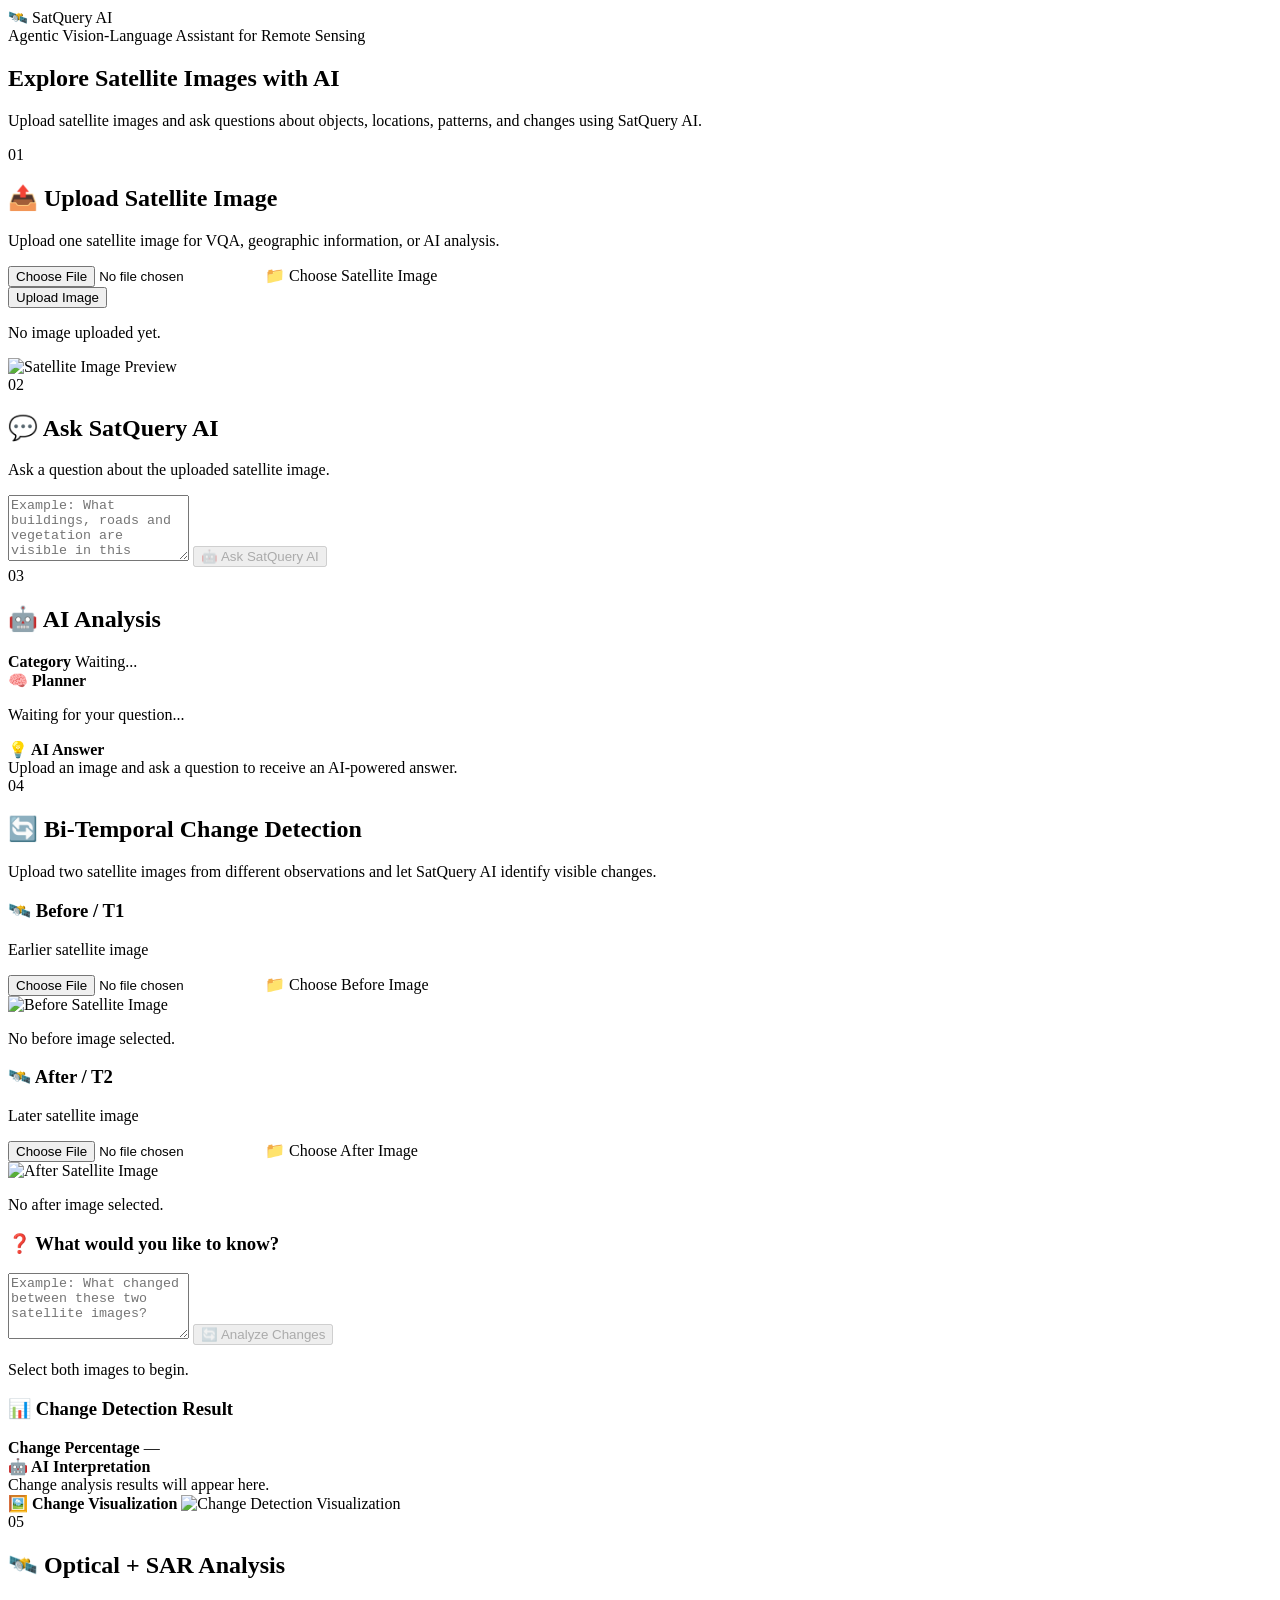
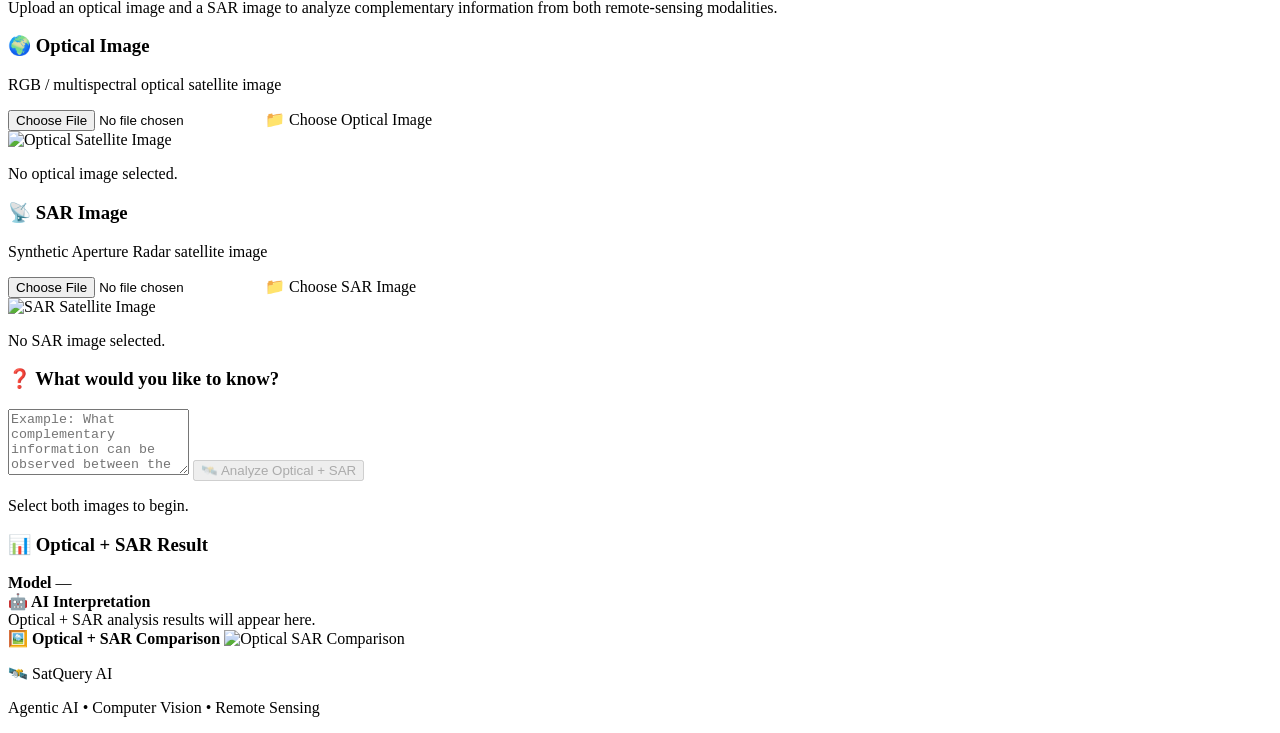
==== commit 4b201eb3: "Add Optical SAR analysis" ====
--- a/frontend/index.html
+++ b/frontend/index.html
@@ -430,6 +430,217 @@
             </div>
 
         </section>
+        
+
+
+        <!-- =================================================
+             OPTICAL + SAR ANALYSIS
+        ================================================== -->
+
+        <section class="card optical-sar-card">
+
+            <div class="section-number">
+                05
+            </div>
+
+            <h2>
+                🛰️ Optical + SAR Analysis
+            </h2>
+
+            <p class="description">
+                Upload an optical image and a SAR image to
+                analyze complementary information from both
+                remote-sensing modalities.
+            </p>
+
+
+            <!-- TWO IMAGE UPLOADS -->
+
+            <div class="comparison-grid">
+
+                <!-- OPTICAL IMAGE -->
+
+                <div class="comparison-box">
+
+                    <h3>
+                        🌍 Optical Image
+                    </h3>
+
+                    <p>
+                        RGB / multispectral optical satellite image
+                    </p>
+
+                    <input
+                        type="file"
+                        id="opticalInput"
+                        accept="image/*,.tif,.tiff"
+                    >
+
+                    <label
+                        for="opticalInput"
+                        class="file-label"
+                    >
+                        📁 Choose Optical Image
+                    </label>
+
+                    <div class="comparison-preview">
+
+                        <img
+                            id="opticalPreview"
+                            alt="Optical Satellite Image"
+                        >
+
+                    </div>
+
+                    <p
+                        id="opticalStatus"
+                        class="status"
+                    >
+                        No optical image selected.
+                    </p>
+
+                </div>
+
+
+                <!-- SAR IMAGE -->
+
+                <div class="comparison-box">
+
+                    <h3>
+                        📡 SAR Image
+                    </h3>
+
+                    <p>
+                        Synthetic Aperture Radar satellite image
+                    </p>
+
+                    <input
+                        type="file"
+                        id="sarInput"
+                        accept="image/*,.tif,.tiff"
+                    >
+
+                    <label
+                        for="sarInput"
+                        class="file-label"
+                    >
+                        📁 Choose SAR Image
+                    </label>
+
+                    <div class="comparison-preview">
+
+                        <img
+                            id="sarPreview"
+                            alt="SAR Satellite Image"
+                        >
+
+                    </div>
+
+                    <p
+                        id="sarStatus"
+                        class="status"
+                    >
+                        No SAR image selected.
+                    </p>
+
+                </div>
+
+            </div>
+
+
+            <!-- OPTICAL-SAR QUESTION -->
+
+            <h3>
+                ❓ What would you like to know?
+            </h3>
+
+            <textarea
+                id="opticalSarQuestion"
+                placeholder="Example: What complementary information can be observed between the optical and SAR images?"
+                rows="4"
+            ></textarea>
+
+
+            <!-- ANALYSIS BUTTON -->
+
+            <button
+                type="button"
+                id="opticalSarButton"
+                class="ask-button"
+                disabled
+            >
+                🛰️ Analyze Optical + SAR
+            </button>
+
+
+            <!-- STATUS -->
+
+            <p
+                id="opticalSarStatus"
+                class="status"
+            >
+                Select both images to begin.
+            </p>
+
+
+            <!-- RESULT -->
+
+            <div
+                id="opticalSarResult"
+                class="change-result"
+            >
+
+                <h3>
+                    📊 Optical + SAR Result
+                </h3>
+
+
+                <div class="result-row">
+
+                    <strong>
+                        Model
+                    </strong>
+
+                    <span
+                        id="opticalSarModel"
+                        class="badge"
+                    >
+                        —
+                    </span>
+
+                </div>
+
+
+                <div class="answer-area">
+
+                    <strong>
+                        🤖 AI Interpretation
+                    </strong>
+
+                    <div id="opticalSarAnswer">
+                        Optical + SAR analysis results
+                        will appear here.
+                    </div>
+
+                </div>
+
+
+                <div class="change-image-container">
+
+                    <strong>
+                        🖼️ Optical + SAR Comparison
+                    </strong>
+
+                    <img
+                        id="opticalSarVisualization"
+                        alt="Optical SAR Comparison"
+                    >
+
+                </div>
+
+            </div>
+
+        </section>
 
 
     </main>
